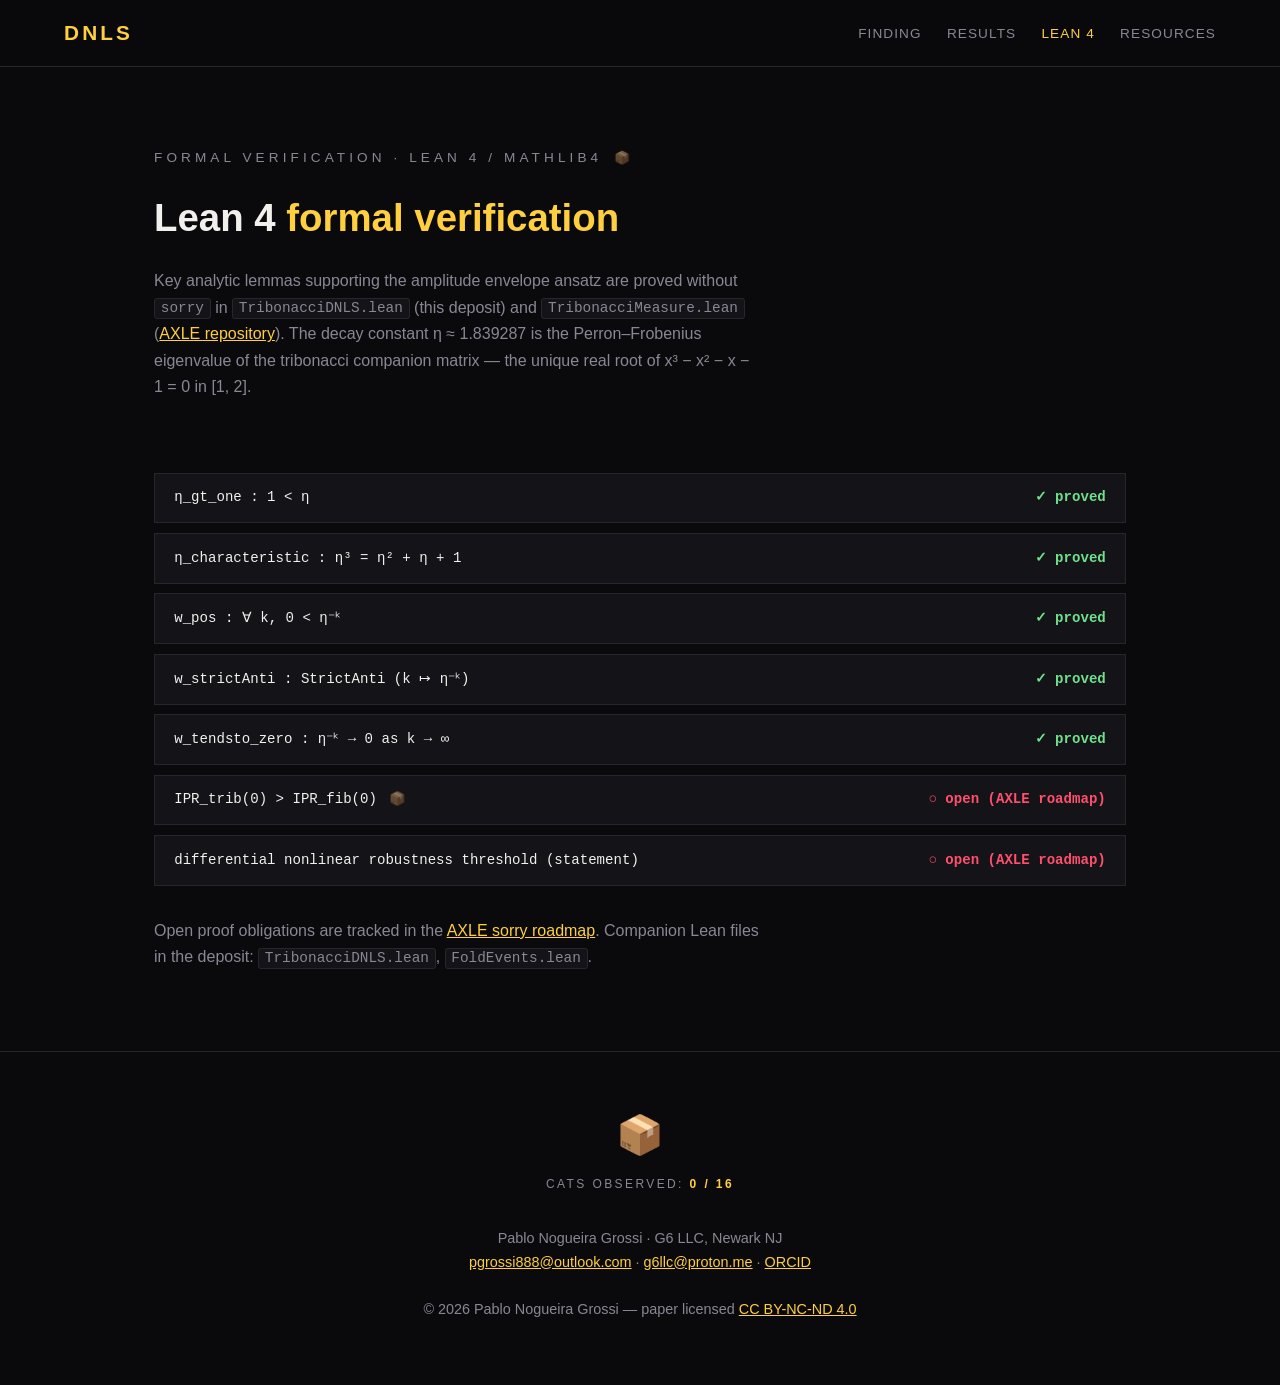
==== lean.html @ 14f41a0e "Add files via upload" ====
<!DOCTYPE html>
<html lang="en">
<head>
<meta charset="UTF-8">
<meta name="viewport" content="width=device-width, initial-scale=1.0">
<title>Lean 4 Verification — DNLS on Fibonacci &amp; Tribonacci Chains</title>
<meta name="description" content="Lean 4 / Mathlib4 formal verification of analytic lemmas supporting the amplitude envelope ansatz.">
<link rel="stylesheet" href="style.css">
</head>
<body>

<nav>
  <a class="logo" href="index.html">DNLS</a>
  <div class="links">
    <a href="index.html">Finding</a>
    <a href="results.html">Results</a>
    <a href="lean.html" class="active">Lean 4</a>
    <a href="resources.html">Resources</a>
  </div>
</nav>

<div class="page-head">
  <div class="kicker">Formal verification · Lean 4 / Mathlib4 <span class="catbox inline" data-cat="lean-kick">📦</span></div>
  <h2 style="margin-top:1rem">Lean 4 <span>formal verification</span></h2>
  <p class="lead">Key analytic lemmas supporting the amplitude envelope ansatz are proved without <code>sorry</code> in <code>TribonacciDNLS.lean</code> (this deposit) and <code>TribonacciMeasure.lean</code> (<a href="https://github.com/TOTOGT/AXLE">AXLE repository</a>). The decay constant η ≈ 1.839287 is the Perron–Frobenius eigenvalue of the tribonacci companion matrix — the unique real root of x³ − x² − x − 1 = 0 in [1, 2].</p>
</div>

<section>
  <div class="lean-list">
    <div class="lean-item"><span>η_gt_one : 1 &lt; η</span><span class="check">✓ proved</span></div>
    <div class="lean-item"><span>η_characteristic : η³ = η² + η + 1</span><span class="check">✓ proved</span></div>
    <div class="lean-item"><span>w_pos : ∀ k, 0 &lt; η⁻ᵏ</span><span class="check">✓ proved</span></div>
    <div class="lean-item"><span>w_strictAnti : StrictAnti (k ↦ η⁻ᵏ)</span><span class="check">✓ proved</span></div>
    <div class="lean-item"><span>w_tendsto_zero : η⁻ᵏ → 0 as k → ∞</span><span class="check">✓ proved</span></div>
    <div class="lean-item"><span>IPR_trib(0) &gt; IPR_fib(0) <span class="catbox inline" data-cat="lean-ipr">📦</span></span><span class="todo">○ open (AXLE roadmap)</span></div>
    <div class="lean-item"><span>differential nonlinear robustness threshold (statement)</span><span class="todo">○ open (AXLE roadmap)</span></div>
  </div>
  <p class="lead" style="margin-top:2rem">Open proof obligations are tracked in the <a href="https://github.com/TOTOGT/AXLE">AXLE sorry roadmap</a>. Companion Lean files in the deposit: <code>TribonacciDNLS.lean</code>, <code>FoldEvents.lean</code>.</p>
</section>

<footer>
  <span class="catbox big" data-cat="lean-foot">📦</span>
  <div class="cat-counter"></div>
  <div class="contact">
    Pablo Nogueira Grossi · G6 LLC, Newark NJ<br>
    <a href="mailto:pgrossi888@outlook.com">pgrossi888@outlook.com</a> · <a href="mailto:g6llc@proton.me">g6llc@proton.me</a> · <a href="https://orcid.org/0009-0000-6496-2186">ORCID</a><br><br>
    © 2026 Pablo Nogueira Grossi — paper licensed <a href="https://creativecommons.org/licenses/by-nc-nd/4.0/">CC BY-NC-ND 4.0</a>
  </div>
</footer>

<script src="cats.js"></script>
</body>
</html>
---- style.css ----
:root {
  --bg: #0a0a0d;
  --bg2: #131318;
  --fg: #f2f0ec;
  --muted: #8a8794;
  --accent: #ffcf3f;
  --accent2: #ff4f6d;
  --fib: #ff4f6d;
  --trib: #ffcf3f;
  --line: #26262c;
}
* { margin: 0; padding: 0; box-sizing: border-box; }
html { scroll-behavior: smooth; }
body {
  background: var(--bg); color: var(--fg);
  font-family: -apple-system, "Segoe UI", Helvetica, Arial, sans-serif;
  line-height: 1.65;
}
a { color: var(--accent); }
code { font-family: "SF Mono", Menlo, Consolas, monospace; font-size: .9em; background: var(--bg2); padding: .1em .4em; border: 1px solid var(--line); border-radius: 3px; }

/* NAV */
nav {
  position: sticky; top: 0; z-index: 10;
  display: flex; justify-content: space-between; align-items: center; flex-wrap: wrap; gap: .5rem;
  padding: 1rem 5vw;
  background: rgba(10,10,13,.88); backdrop-filter: blur(10px);
  border-bottom: 1px solid var(--line);
}
nav .logo { font-weight: 900; font-size: 1.3rem; letter-spacing: .15em; color: var(--accent); text-decoration: none; }
nav .links a { color: var(--muted); text-decoration: none; margin-left: 1.3rem; font-size: .85rem; text-transform: uppercase; letter-spacing: .08em; }
nav .links a:hover, nav .links a.active { color: var(--accent); }

/* HERO */
header.hero {
  min-height: 72vh; display: flex; flex-direction: column; justify-content: center;
  padding: 5rem 5vw; max-width: 1100px; margin: 0 auto;
  background:
    radial-gradient(ellipse at 15% 15%, rgba(255,207,63,.07), transparent 50%),
    radial-gradient(ellipse at 85% 85%, rgba(255,79,109,.07), transparent 50%);
}
.kicker { color: var(--muted); text-transform: uppercase; letter-spacing: .3em; font-size: .85rem; }
header.hero h1 {
  margin-top: 1rem;
  font-size: clamp(1.8rem, 4.5vw, 3.4rem); font-weight: 900; line-height: 1.15;
}
header.hero h1 .hl {
  background: linear-gradient(120deg, var(--accent), var(--accent2));
  -webkit-background-clip: text; background-clip: text; color: transparent;
}
.subtitle { margin-top: 1rem; color: var(--muted); font-size: 1.1rem; max-width: 62ch; }
.byline { margin-top: 1.5rem; font-size: .95rem; color: var(--muted); }
.byline b { color: var(--fg); }
.badges { margin-top: 1.5rem; display: flex; gap: .8rem; flex-wrap: wrap; align-items: center; }
.badges img { height: 20px; display: block; }
.btn {
  display: inline-block; padding: .7rem 1.6rem; border: 2px solid var(--accent);
  color: var(--accent); text-decoration: none; font-weight: 700; font-size: .85rem;
  text-transform: uppercase; letter-spacing: .12em; transition: all .2s;
}
.btn:hover { background: var(--accent); color: var(--bg); }
.btn.ghost { border-color: var(--line); color: var(--muted); }
.btn.ghost:hover { border-color: var(--accent); color: var(--accent); background: transparent; }
.btn-row { margin-top: 2rem; display: flex; gap: 1rem; flex-wrap: wrap; }

/* SECTIONS */
section, .page-head { padding: 5rem 5vw; max-width: 1100px; margin: 0 auto; }
section { border-top: 1px solid var(--line); }
.page-head { padding-bottom: 0; }
.page-head + section { border-top: none; padding-top: 2.5rem; }
h2 { font-size: clamp(1.6rem, 4vw, 2.4rem); font-weight: 900; margin-bottom: 1.2rem; }
h2 span { color: var(--accent); }
p.lead { color: var(--muted); max-width: 68ch; }
p.lead + p.lead { margin-top: 1rem; }
p.lead strong { color: var(--fg); }

/* STATS */
.stats { display: grid; gap: 1.2rem; margin-top: 2.5rem; grid-template-columns: repeat(auto-fit, minmax(210px, 1fr)); }
.stat { background: var(--bg2); border: 1px solid var(--line); padding: 1.8rem; position: relative; }
.stat .num { font-size: 2.4rem; font-weight: 900; color: var(--accent); line-height: 1.1; }
.stat h3 { margin: .5rem 0 .3rem; font-size: 1rem; }
.stat p { color: var(--muted); font-size: .9rem; }

/* IPR BAR VIZ */
.viz { margin-top: 2.5rem; background: var(--bg2); border: 1px solid var(--line); padding: 2rem; position: relative; }
.viz h3 { font-size: 1rem; margin-bottom: .3rem; }
.viz .sub { color: var(--muted); font-size: .85rem; margin-bottom: 1.5rem; }
.bar-row { display: grid; grid-template-columns: 110px 1fr 70px; align-items: center; gap: 1rem; margin-top: .9rem; font-size: .9rem; }
.bar-track { background: #1c1c22; height: 26px; position: relative; overflow: hidden; }
.bar-fill { height: 100%; width: 0; transition: width 1.2s cubic-bezier(.2,.8,.2,1); }
.bar-fill.trib { background: var(--trib); }
.bar-fill.fib { background: var(--fib); }
.bar-row .val { font-weight: 800; text-align: right; }

/* CARDS */
.cards { display: grid; gap: 1.2rem; margin-top: 2.5rem; grid-template-columns: repeat(auto-fit, minmax(300px, 1fr)); }
.card { background: var(--bg2); border: 1px solid var(--line); padding: 1.6rem; position: relative; }
.card h3 { font-size: 1rem; margin-bottom: .4rem; }
.card h3 em { color: var(--accent); font-style: normal; margin-right: .4rem; }
.card p { color: var(--muted); font-size: .92rem; }

/* TABLES */
table { width: 100%; border-collapse: collapse; margin-top: 2rem; font-size: .95rem; }
th, td { text-align: left; padding: .8rem 1rem; border-bottom: 1px solid var(--line); }
th { text-transform: uppercase; letter-spacing: .1em; font-size: .75rem; color: var(--muted); }
td:first-child { font-weight: 600; }
.tag { display: inline-block; padding: .1em .6em; font-size: .75rem; font-weight: 700; text-transform: uppercase; letter-spacing: .08em; border: 1px solid; border-radius: 3px; }
.tag.closed { color: #6fe08c; border-color: #2c5238; }
.tag.partial { color: var(--accent); border-color: #5a4b1a; }
.tag.open { color: var(--accent2); border-color: #5a2430; }

/* LEAN */
.lean-list { margin-top: 2rem; display: grid; gap: .6rem; }
.lean-item {
  display: flex; justify-content: space-between; align-items: center; gap: 1rem; flex-wrap: wrap;
  background: var(--bg2); border: 1px solid var(--line); padding: .8rem 1.2rem;
  font-family: "SF Mono", Menlo, Consolas, monospace; font-size: .88rem;
}
.lean-item .check { color: #6fe08c; font-weight: 700; white-space: nowrap; }
.lean-item .todo { color: var(--accent2); font-weight: 700; white-space: nowrap; }

/* LINK CARDS */
.link-grid { display: grid; gap: 1.2rem; margin-top: 2.5rem; grid-template-columns: repeat(auto-fit, minmax(250px, 1fr)); }
.link-card { display: block; background: var(--bg2); border: 1px solid var(--line); padding: 1.6rem; text-decoration: none; transition: border-color .2s, transform .15s; }
.link-card:hover { border-color: var(--accent); transform: translateY(-3px); }
.link-card h3 { color: var(--fg); font-size: 1rem; }
.link-card p { color: var(--muted); font-size: .88rem; margin-top: .3rem; }
.link-card .url { color: var(--accent); font-size: .8rem; font-family: "SF Mono", Menlo, monospace; margin-top: .8rem; word-break: break-all; }

/* CITATION */
.cite-box {
  margin-top: 2rem; background: var(--bg2); border: 1px solid var(--line); padding: 1.6rem;
  font-family: "SF Mono", Menlo, Consolas, monospace; font-size: .88rem; color: var(--muted);
  position: relative;
}
.cite-box button {
  position: absolute; top: .8rem; right: .8rem;
  background: none; border: 1px solid var(--line); color: var(--muted);
  padding: .3rem .8rem; cursor: pointer; font-size: .75rem; text-transform: uppercase; letter-spacing: .08em;
}
.cite-box button:hover { color: var(--accent); border-color: var(--accent); }

/* FOOTER */
footer { border-top: 1px solid var(--line); padding: 4rem 5vw; text-align: center; color: var(--muted); font-size: .9rem; }
footer .contact { margin-top: 2rem; }
.cat-counter { margin-top: 1.2rem; font-size: .75rem; text-transform: uppercase; letter-spacing: .2em; color: var(--muted); }
.cat-counter b { color: var(--accent); }

/* ===== CAT BOXES ===== */
.catbox {
  cursor: pointer; user-select: none; display: inline-block;
  transition: transform .15s; line-height: 1;
}
.catbox:hover { transform: translateY(-3px) rotate(-4deg); }
.catbox.opened { opacity: .45; }
.catbox.corner { position: absolute; top: .6rem; right: .8rem; font-size: 1rem; opacity: .35; }
.catbox.corner:hover { opacity: 1; }
.catbox.inline { font-size: .95em; opacity: .5; margin-left: .3em; }
.catbox.inline:hover { opacity: 1; }
.catbox.big { font-size: 2.4rem; }

/* modal */
.cat-modal {
  position: fixed; inset: 0; z-index: 100; display: none;
  align-items: center; justify-content: center;
  background: rgba(10,10,13,.88); backdrop-filter: blur(6px);
}
.cat-modal.show { display: flex; }
.cat-modal .inner {
  background: var(--bg2); border: 1px solid var(--accent); padding: 1rem;
  max-width: min(90vw, 460px); text-align: center;
  animation: popin .3s cubic-bezier(.2,.9,.3,1.3);
}
@keyframes popin { from { transform: scale(.7); opacity: 0; } }
.cat-modal img { width: 100%; aspect-ratio: 1; object-fit: cover; display: block; background: #1c1c22; }
.cat-modal .state {
  margin-top: .8rem; font-size: .8rem; font-weight: 800;
  text-transform: uppercase; letter-spacing: .25em; color: var(--accent);
}
.cat-modal .hint { margin-top: .4rem; font-size: .75rem; color: var(--muted); }
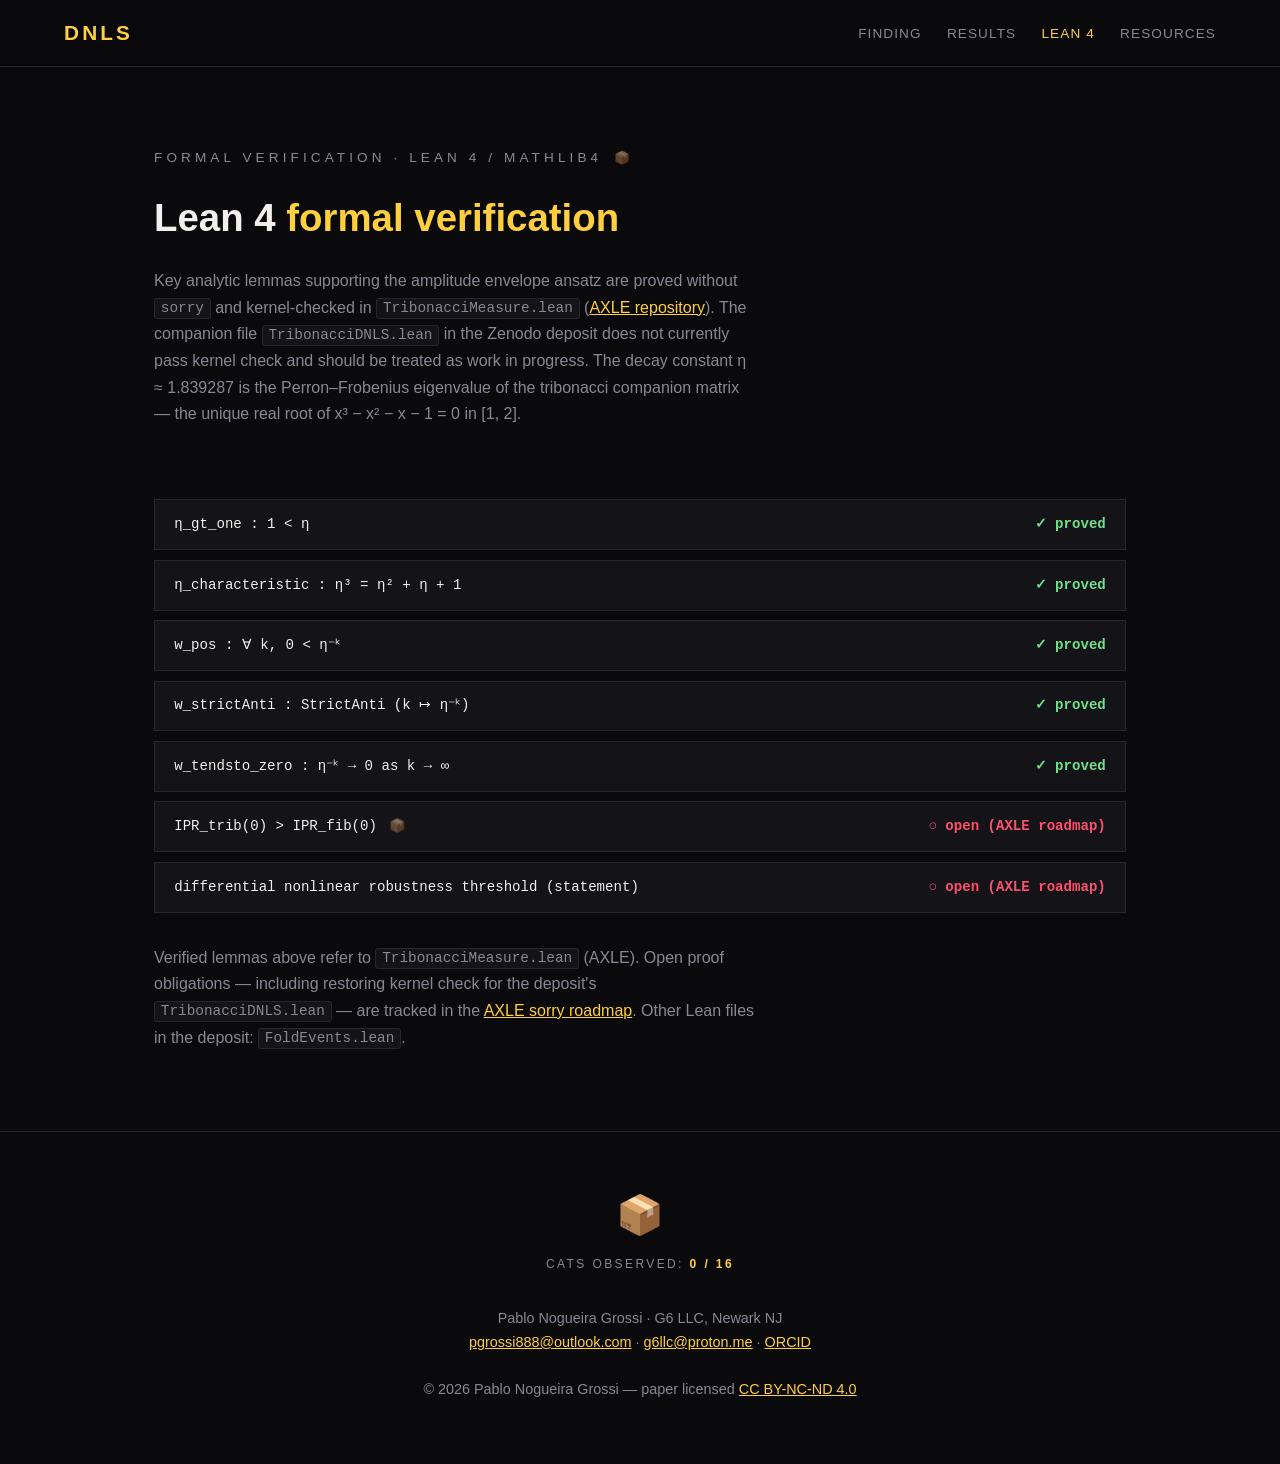
==== commit 683fc61d: "Add files via upload" ====
--- a/lean.html
+++ b/lean.html
@@ -22,7 +22,7 @@
 <div class="page-head">
   <div class="kicker">Formal verification · Lean 4 / Mathlib4 <span class="catbox inline" data-cat="lean-kick">📦</span></div>
   <h2 style="margin-top:1rem">Lean 4 <span>formal verification</span></h2>
-  <p class="lead">Key analytic lemmas supporting the amplitude envelope ansatz are proved without <code>sorry</code> in <code>TribonacciDNLS.lean</code> (this deposit) and <code>TribonacciMeasure.lean</code> (<a href="https://github.com/TOTOGT/AXLE">AXLE repository</a>). The decay constant η ≈ 1.839287 is the Perron–Frobenius eigenvalue of the tribonacci companion matrix — the unique real root of x³ − x² − x − 1 = 0 in [1, 2].</p>
+  <p class="lead">Key analytic lemmas supporting the amplitude envelope ansatz are proved without <code>sorry</code> and kernel-checked in <code>TribonacciMeasure.lean</code> (<a href="https://github.com/TOTOGT/AXLE">AXLE repository</a>). The companion file <code>TribonacciDNLS.lean</code> in the Zenodo deposit does not currently pass kernel check and should be treated as work in progress. The decay constant η ≈ 1.839287 is the Perron–Frobenius eigenvalue of the tribonacci companion matrix — the unique real root of x³ − x² − x − 1 = 0 in [1, 2].</p>
 </div>
 
 <section>
@@ -35,7 +35,7 @@
     <div class="lean-item"><span>IPR_trib(0) &gt; IPR_fib(0) <span class="catbox inline" data-cat="lean-ipr">📦</span></span><span class="todo">○ open (AXLE roadmap)</span></div>
     <div class="lean-item"><span>differential nonlinear robustness threshold (statement)</span><span class="todo">○ open (AXLE roadmap)</span></div>
   </div>
-  <p class="lead" style="margin-top:2rem">Open proof obligations are tracked in the <a href="https://github.com/TOTOGT/AXLE">AXLE sorry roadmap</a>. Companion Lean files in the deposit: <code>TribonacciDNLS.lean</code>, <code>FoldEvents.lean</code>.</p>
+  <p class="lead" style="margin-top:2rem">Verified lemmas above refer to <code>TribonacciMeasure.lean</code> (AXLE). Open proof obligations — including restoring kernel check for the deposit's <code>TribonacciDNLS.lean</code> — are tracked in the <a href="https://github.com/TOTOGT/AXLE">AXLE sorry roadmap</a>. Other Lean files in the deposit: <code>FoldEvents.lean</code>.</p>
 </section>
 
 <footer>
